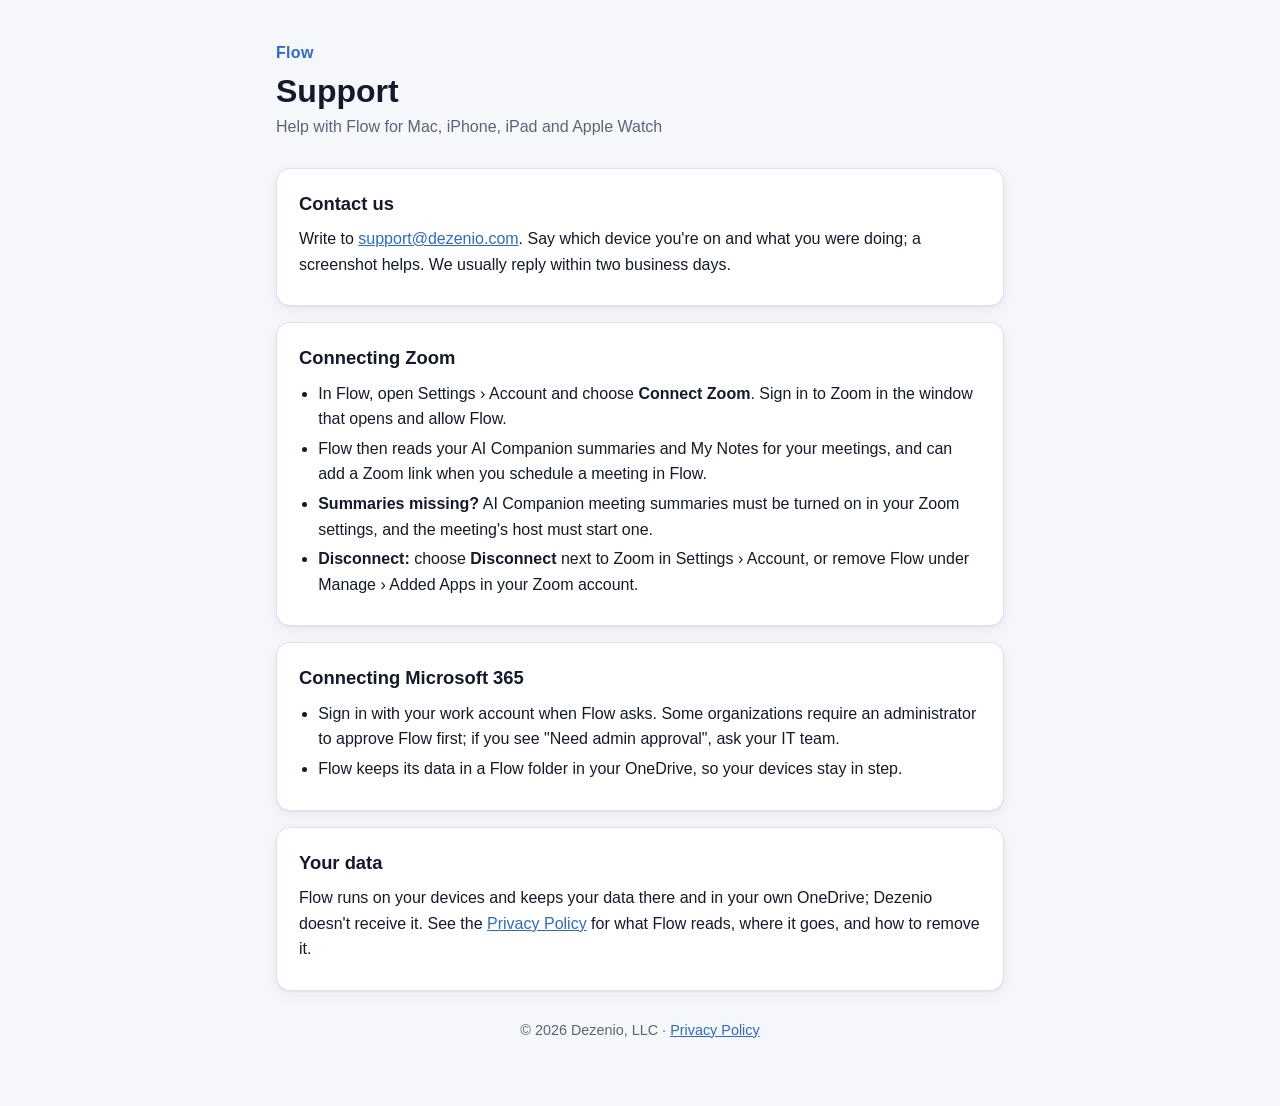
==== index.html @ 1301ba08 "Flow privacy policy and support pages Co-Authored-By: Claude Opus 5.5 <noreply@anthropic.com>" ====
<!doctype html>
<html lang="en"><head><meta charset="utf-8"><title>Flow</title>
<meta http-equiv="refresh" content="0; url=support.html"><link rel="canonical" href="support.html"></head>
<body><a href="support.html">Flow support</a> · <a href="privacy.html">Privacy Policy</a></body></html>
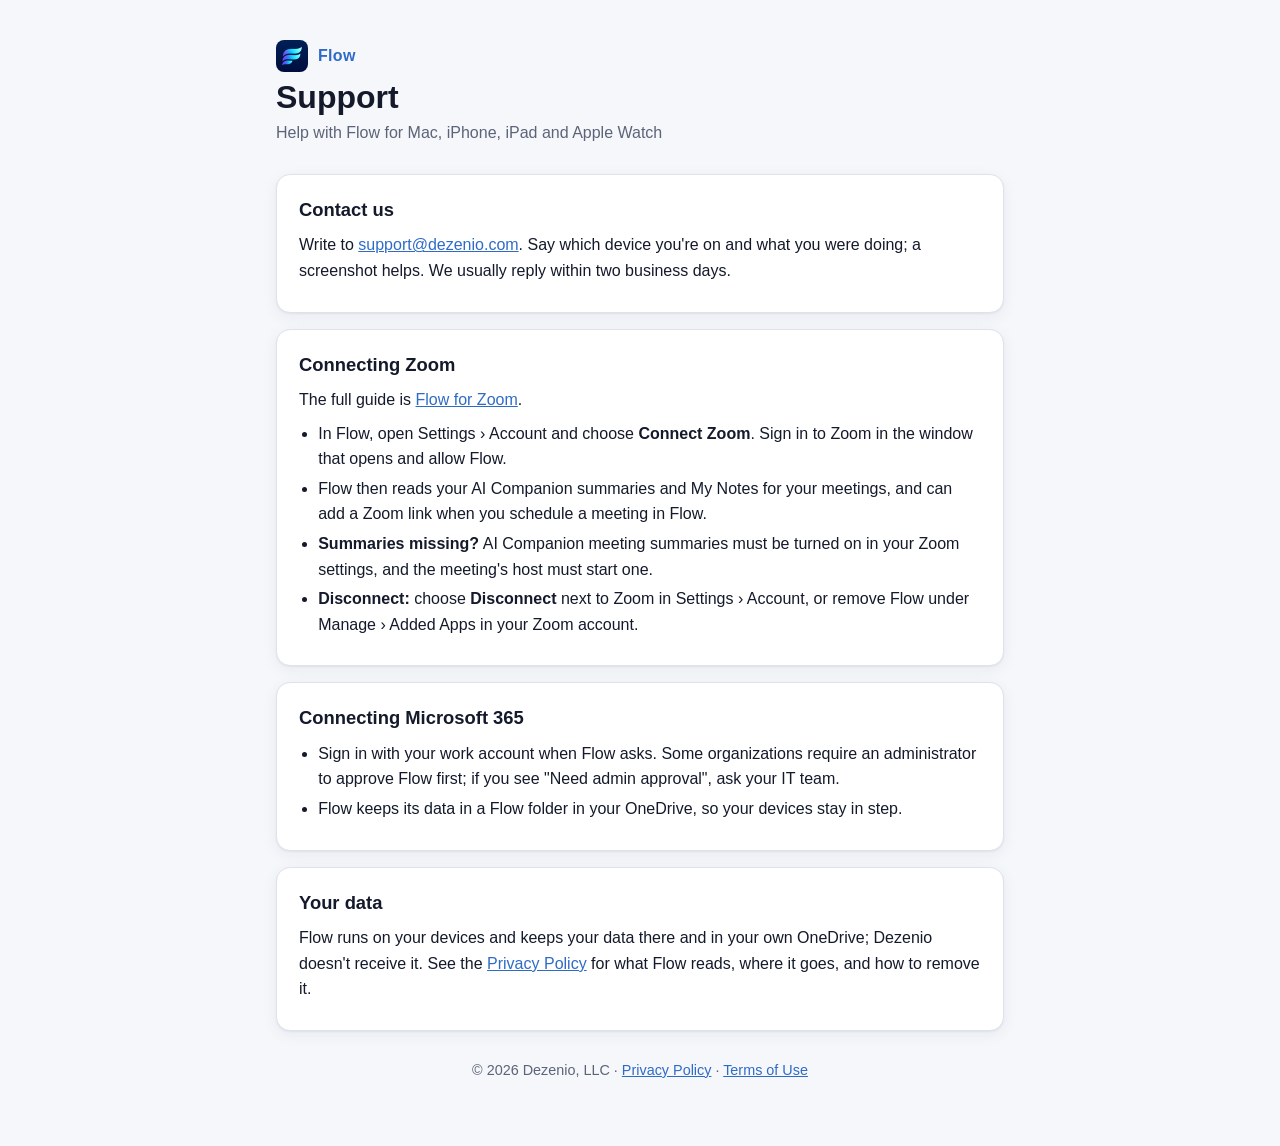
==== commit 63e4a7fc: "Security policies; CSP on every page; shared stylesheet Co-Authored-By: Claude Opus 5.5 <noreply@ant" ====
--- a/index.html
+++ b/index.html
@@ -1,4 +1,6 @@
 <!doctype html>
-<html lang="en"><head><meta charset="utf-8"><title>Flow</title>
+<html lang="en"><head><meta charset="utf-8">
+<meta name="referrer" content="no-referrer">
+<meta http-equiv="Content-Security-Policy" content="default-src 'none'; style-src 'self'; img-src 'self'; script-src 'none'; base-uri 'none'; form-action 'none'; object-src 'none'"><title>Flow</title>
 <meta http-equiv="refresh" content="0; url=support.html"><link rel="canonical" href="support.html"></head>
 <body><a href="support.html">Flow support</a> · <a href="privacy.html">Privacy Policy</a></body></html>
